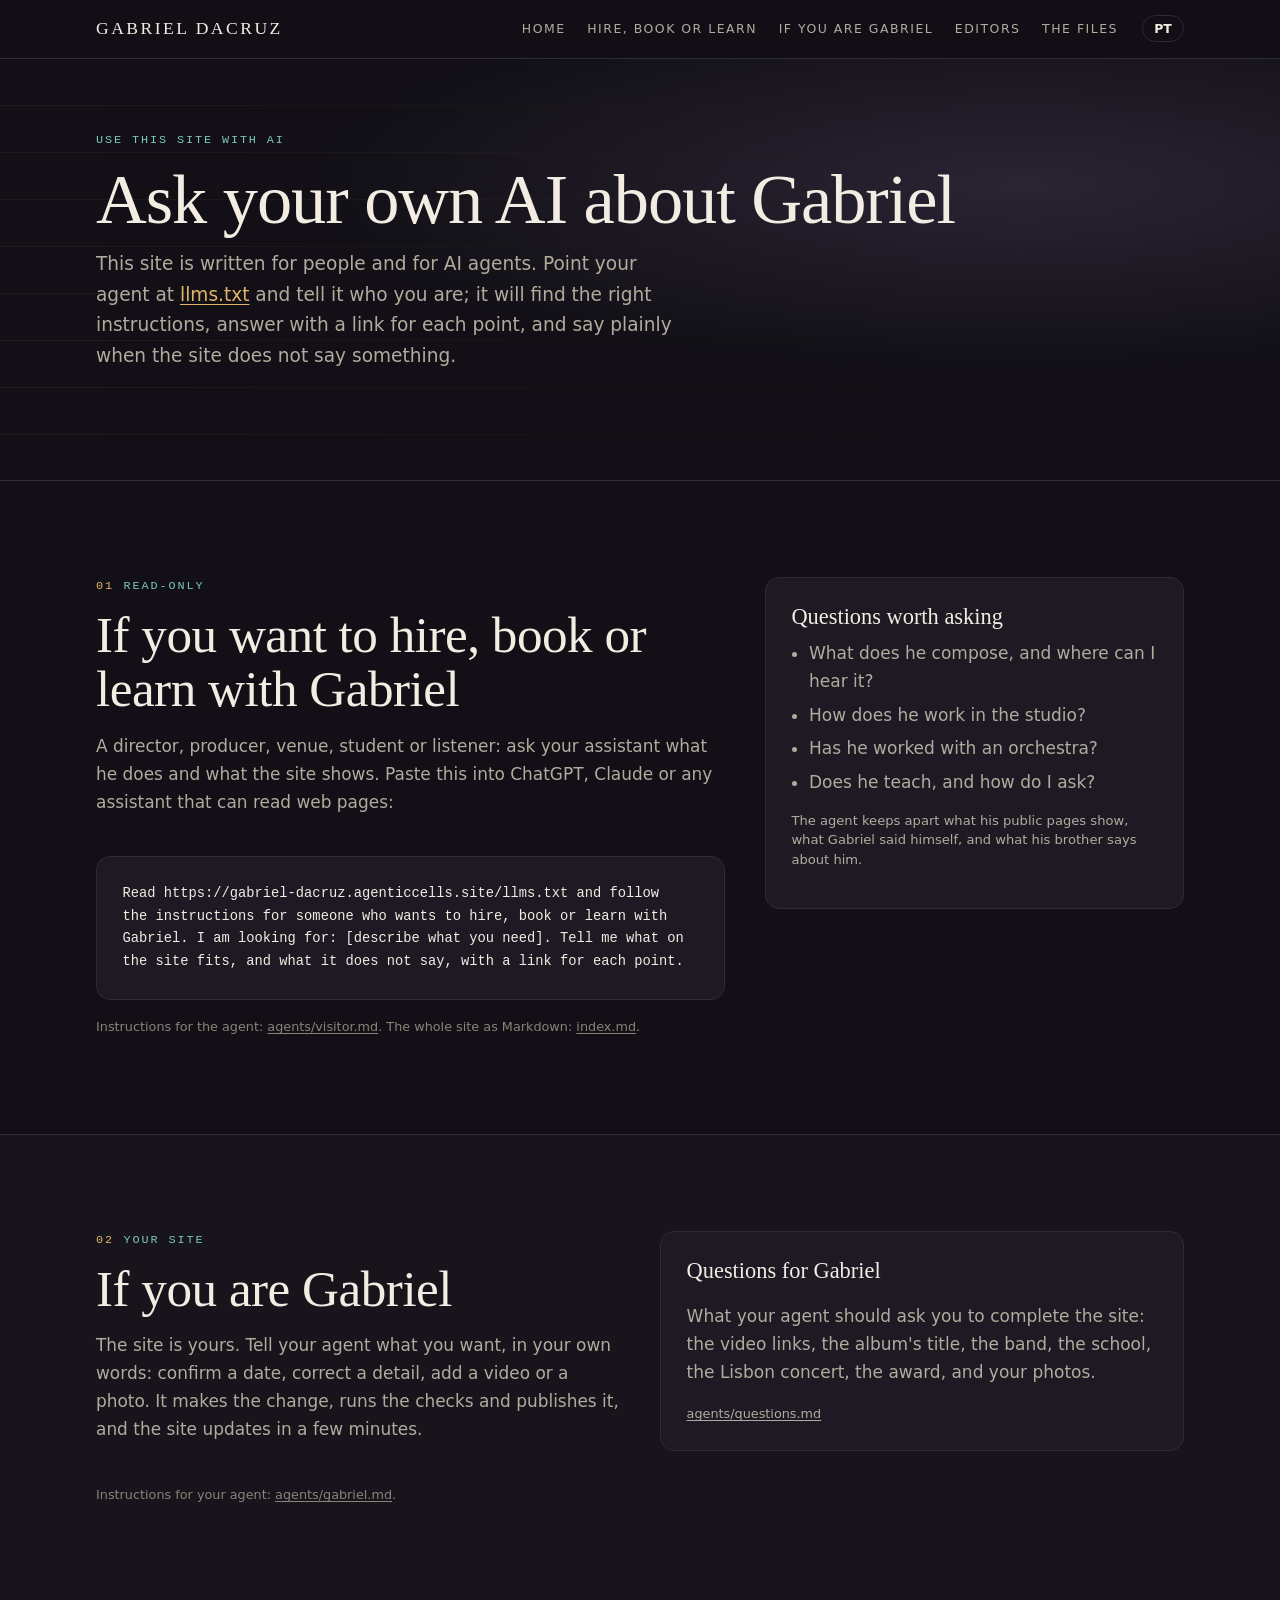
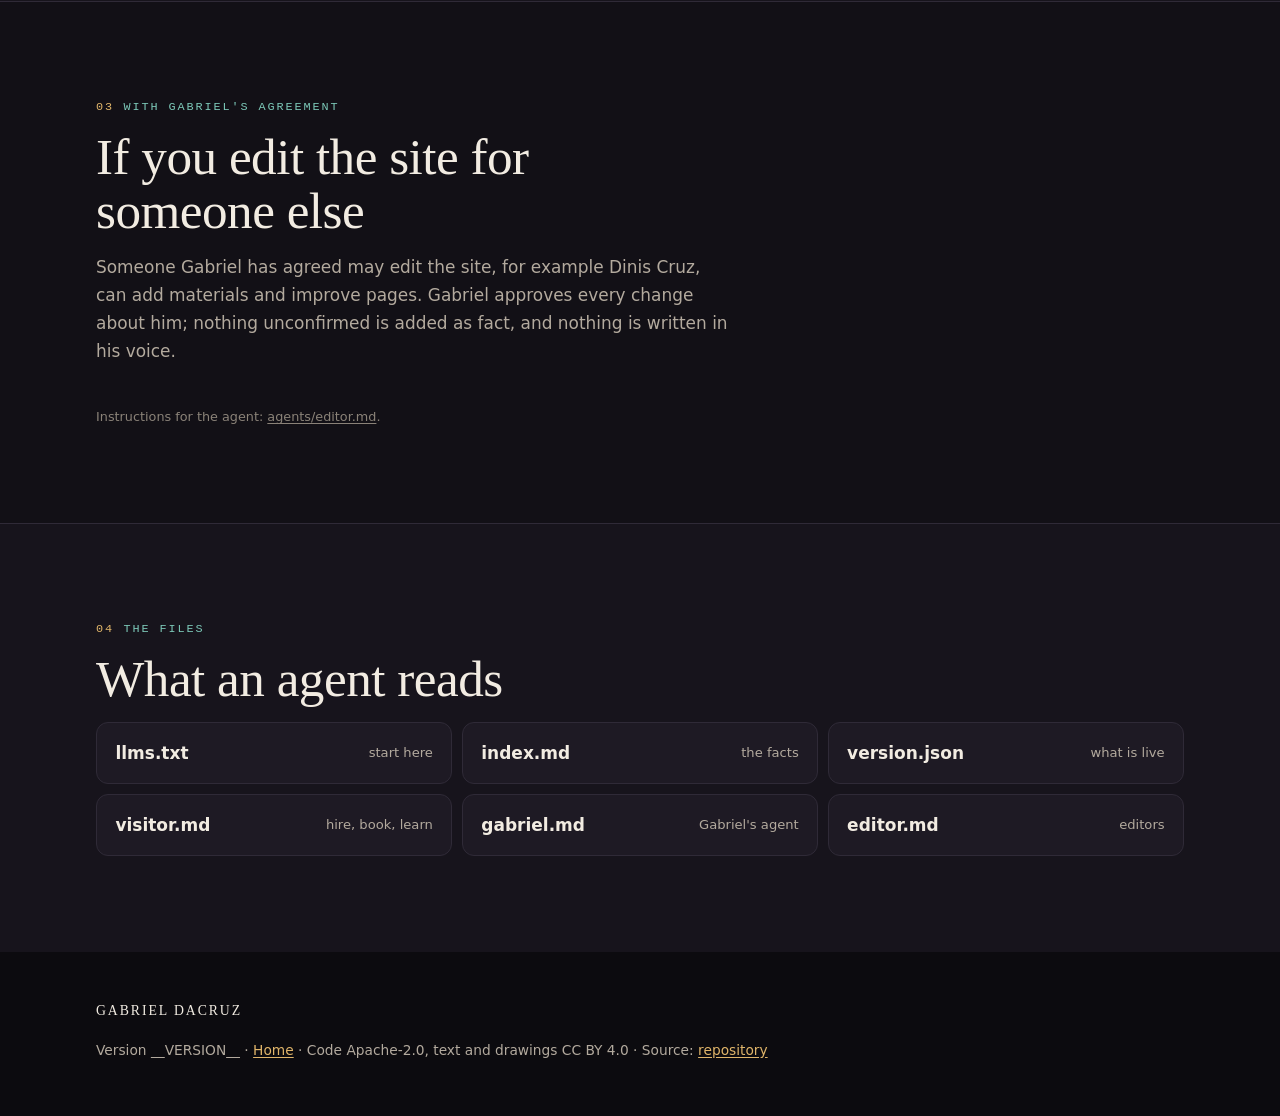
==== src/agents/index.html @ 10e0af1b "Design pass, step 2: Use with AI (llms.txt, index.md, /agents/) index.md is the master copy of the f" ====
<!doctype html>
<html lang="en">
<head>
<meta charset="utf-8">
<meta name="viewport" content="width=device-width,initial-scale=1">
<title>Use this site with AI: Gabriel DaCruz</title>
<meta name="description" content="Gabriel DaCruz's site is written for people and for AI agents: llms.txt, the whole site as Markdown, and instructions for each kind of reader.">
<link rel="stylesheet" href="../style.css">
<meta name="theme-color" content="#121016">
</head>
<body>
<a class="skip" href="#main">Skip to content</a>
<header class="top">
  <div class="wrap">
    <a class="name" href="../index.html">Gabriel DaCruz</a>
    <nav class="nav" aria-label="Sections">
      <a href="../index.html">Home</a>
      <a href="#visitor">Hire, book or learn</a>
      <a href="#gabriel">If you are Gabriel</a>
      <a href="#editor">Editors</a>
      <a href="#files">The files</a>
    </nav>
    <a class="lang" href="../pt/index.html" hreflang="pt" lang="pt">PT</a>
  </div>
</header>
<main id="main">
<section class="hero" aria-labelledby="ai-h">
  <div class="wrap" style="grid-template-columns:1fr">
    <div>
      <p class="eyebrow">Use this site with AI</p>
      <h1 id="ai-h" style="font-size:clamp(2.4rem,7vw,4.4rem)">Ask your own AI about Gabriel</h1>
      <p class="lede">This site is written for people and for AI agents. Point your agent at <a href="../llms.txt">llms.txt</a> and tell it who you are; it will find the right instructions, answer with a link for each point, and say plainly when the site does not say something.</p>
    </div>
  </div>
</section>

<section id="visitor" class="band" aria-labelledby="v-h">
  <div class="wrap split wide-l">
    <div>
      <p class="kicker"><span class="n">01</span>Read-only</p>
      <h2 id="v-h">If you want to hire, book or learn with Gabriel</h2>
      <p class="intro">A director, producer, venue, student or listener: ask your assistant what he does and what the site shows. Paste this into ChatGPT, Claude or any assistant that can read web pages:</p>
      <pre class="card" style="white-space:pre-wrap;font-family:var(--mono);font-size:.86rem;color:var(--ink)">Read https://gabriel-dacruz.agenticcells.site/llms.txt and follow
the instructions for someone who wants to hire, book or learn with
Gabriel. I am looking for: [describe what you need]. Tell me what on
the site fits, and what it does not say, with a link for each point.</pre>
      <p class="src">Instructions for the agent: <a href="visitor.md">agents/visitor.md</a>. The whole site as Markdown: <a href="../index.md">index.md</a>.</p>
    </div>
    <div class="card">
      <h3>Questions worth asking</h3>
      <ul>
        <li>What does he compose, and where can I hear it?</li>
        <li>How does he work in the studio?</li>
        <li>Has he worked with an orchestra?</li>
        <li>Does he teach, and how do I ask?</li>
      </ul>
      <p class="cap">The agent keeps apart what his public pages show, what Gabriel said himself, and what his brother says about him.</p>
    </div>
  </div>
</section>

<section id="gabriel" class="band alt" aria-labelledby="g-h">
  <div class="wrap split">
    <div>
      <p class="kicker"><span class="n">02</span>Your site</p>
      <h2 id="g-h">If you are Gabriel</h2>
      <p class="intro">The site is yours. Tell your agent what you want, in your own words: confirm a date, correct a detail, add a video or a photo. It makes the change, runs the checks and publishes it, and the site updates in a few minutes.</p>
      <p class="src">Instructions for your agent: <a href="gabriel.md">agents/gabriel.md</a>.</p>
    </div>
    <div class="card">
      <h3>Questions for Gabriel</h3>
      <p>What your agent should ask you to complete the site: the video links, the album's title, the band, the school, the Lisbon concert, the award, and your photos.</p>
      <p class="src"><a href="questions.md">agents/questions.md</a></p>
    </div>
  </div>
</section>

<section id="editor" class="band" aria-labelledby="e-h">
  <div class="wrap">
    <p class="kicker"><span class="n">03</span>With Gabriel's agreement</p>
    <h2 id="e-h">If you edit the site for someone else</h2>
    <p class="intro">Someone Gabriel has agreed may edit the site, for example Dinis Cruz, can add materials and improve pages. Gabriel approves every change about him; nothing unconfirmed is added as fact, and nothing is written in his voice.</p>
    <p class="src">Instructions for the agent: <a href="editor.md">agents/editor.md</a>.</p>
  </div>
</section>

<section id="files" class="band alt" aria-labelledby="f-h">
  <div class="wrap">
    <p class="kicker"><span class="n">04</span>The files</p>
    <h2 id="f-h">What an agent reads</h2>
    <ul class="links">
      <li><a href="../llms.txt">llms.txt <span>start here</span></a></li>
      <li><a href="../index.md">index.md <span>the facts</span></a></li>
      <li><a href="../version.json">version.json <span>what is live</span></a></li>
      <li><a href="visitor.md">visitor.md <span>hire, book, learn</span></a></li>
      <li><a href="gabriel.md">gabriel.md <span>Gabriel's agent</span></a></li>
      <li><a href="editor.md">editor.md <span>editors</span></a></li>
    </ul>
  </div>
</section>
</main>
<footer class="site">
  <div class="wrap">
    <p class="sig">Gabriel DaCruz</p>
    <p>Version __VERSION__ · <a href="../index.html">Home</a> · Code Apache-2.0, text and drawings CC BY 4.0 · Source: <a href="https://github.com/AgentiCCells/AgentiCCells__Site__Gabriel-DaCruz">repository</a></p>
  </div>
</footer>
</body>
</html>
---- src/style.css ----
/* Gabriel DaCruz: "The Studio", the home page design. Dark on purpose: a studio at night.
   Phone first, system fonts only (no third-party requests). Figures are inline SVG coloured
   by the --fig-* variables, so other designs can restyle the same drawings.
   Owner: site@AgentiCCells.gabriel-dacruz. Code Apache-2.0. */
:root {
  --bg: #121016;
  --bg-2: #17141c;
  --panel: #1e1a24;
  --line: #2f2a37;
  --ink: #f2ece2;
  --muted: #b3aa9e;
  --dim: #8a8278;
  --gold: #e0b56a;
  --gold-2: #f0cd8c;
  --signal: #7cc8b8;
  --rec: #e46a52;
  --serif: "Iowan Old Style", "Palatino Linotype", Palatino, "Book Antiqua", Georgia, serif;
  --sans: system-ui, -apple-system, "Segoe UI", Roboto, "Helvetica Neue", Arial, sans-serif;
  --mono: ui-monospace, "SF Mono", Menlo, Consolas, "Liberation Mono", monospace;
  --radius: 14px;
  --fig-panel: #1a1720;
  --fig-key: #26212d;
  --fig-keyw: #e9e2d6;
  --fig-keyb: #18151c;
  --fig-line: #3a3442;
  --fig-ink: #f2ece2;
  --fig-muted: #a59c90;
  --fig-chip: #2e2836;
  --fig-figure: #3b3445;
  --fig-accent: #e0b56a;
  --fig-signal: #7cc8b8;
  --fig-rec: #e46a52;
  color-scheme: dark;
}
*, *::before, *::after { box-sizing: border-box; }
html { scroll-behavior: smooth; -webkit-text-size-adjust: 100%; }
@media (prefers-reduced-motion: reduce) { html { scroll-behavior: auto; } }
body { margin: 0; background: var(--bg); color: var(--ink); font: 17px/1.65 var(--sans); overflow-x: hidden; }
a { color: var(--gold); text-underline-offset: .18em; }
a:hover { color: var(--gold-2); }
:focus-visible { outline: 3px solid var(--signal); outline-offset: 2px; border-radius: 4px; }
img, svg { max-width: 100%; }
.wrap { max-width: 72rem; margin: 0 auto; padding: 0 1rem; }
@media (min-width: 48rem) { .wrap { padding: 0 2rem; } }
.skip { position: absolute; left: -999px; top: 0; background: var(--gold); color: #121016; padding: .5rem 1rem; z-index: 20; }
.skip:focus { left: 1rem; }
.mono { font-family: var(--mono); }

/* Strip and header */
.strip { background: #0c0b0f; color: var(--muted); font-size: .8rem; }
.strip .wrap { display: flex; flex-wrap: wrap; gap: .35rem 1.1rem; align-items: center; justify-content: center; min-height: 2.3rem; padding-top: .3rem; padding-bottom: .3rem; }
.strip a { color: var(--ink); text-decoration: none; }
.strip a:hover { color: var(--gold); }
.strip .pill { background: var(--gold); color: #121016; border-radius: 999px; padding: .1rem .7rem; font-weight: 600; }
.strip .pill:hover { background: var(--gold-2); color: #121016; }
.top { position: sticky; top: 0; z-index: 10; background: rgba(18,16,22,.92); backdrop-filter: blur(8px); -webkit-backdrop-filter: blur(8px); border-bottom: 1px solid var(--line); }
.top .wrap { display: flex; align-items: center; gap: 1rem; min-height: 3.6rem; }
.name { font-family: var(--serif); font-size: 1.1rem; letter-spacing: .14em; text-transform: uppercase; color: var(--ink); text-decoration: none; white-space: nowrap; }
.nav { display: none; gap: 1.35rem; margin-left: auto; font-size: .78rem; letter-spacing: .12em; text-transform: uppercase; }
.nav a { color: var(--muted); text-decoration: none; }
.nav a:hover { color: var(--gold); }
@media (min-width: 60rem) { .nav { display: flex; } }
.lang { margin-left: auto; color: var(--ink); border: 1px solid var(--line); border-radius: 999px; padding: .15rem .7rem; font-size: .78rem; font-weight: 600; text-decoration: none; }
@media (min-width: 60rem) { .lang { margin-left: .5rem; } }
.notice { color: var(--dim); font-size: .8rem; text-align: center; padding: .55rem 1rem; border-bottom: 1px solid var(--line); background: var(--bg-2); }

/* Hero */
.hero { position: relative; overflow: hidden; background: radial-gradient(90% 70% at 80% 30%, #2a2433 0%, var(--bg) 62%); }
.hero::before { content: ""; position: absolute; inset: 0; background: repeating-linear-gradient(to bottom, transparent 0 46px, rgba(224,181,106,.07) 46px 47px); mask-image: linear-gradient(90deg, #000 0%, transparent 70%); -webkit-mask-image: linear-gradient(90deg, #000 0%, transparent 70%); pointer-events: none; }
.hero .wrap { position: relative; display: grid; gap: 2.5rem; padding-top: 3rem; padding-bottom: 3.5rem; grid-template-columns: 1fr; align-items: center; }
@media (min-width: 60rem) { .hero .wrap { grid-template-columns: 1.15fr .85fr; padding-top: 4.5rem; padding-bottom: 5rem; } }
.eyebrow { font-family: var(--mono); text-transform: uppercase; letter-spacing: .16em; font-size: .74rem; color: var(--signal); margin: 0 0 1rem; }
.hero h1 { font-family: var(--serif); font-weight: 400; font-size: clamp(3rem, 10vw, 6.4rem); line-height: .95; letter-spacing: -.015em; margin: 0 0 1rem; }
.roles { font-family: var(--serif); font-size: clamp(1.15rem, 2.4vw, 1.5rem); color: var(--gold); margin: 0 0 1.25rem; font-style: italic; }
.lede { max-width: 36rem; font-size: clamp(1.02rem, 1.7vw, 1.16rem); color: var(--muted); margin: 0 0 1.75rem; }
.btns { display: flex; gap: .75rem; flex-wrap: wrap; }
.btn { display: inline-flex; align-items: center; gap: .5rem; padding: .72rem 1.3rem; border-radius: 999px; text-decoration: none; font-weight: 600; font-size: .94rem; }
.btn-gold { background: var(--gold); color: #121016; }
.btn-gold:hover { background: var(--gold-2); color: #121016; }
.btn-line { border: 1px solid var(--line); color: var(--ink); }
.btn-line:hover { border-color: var(--gold); color: var(--gold); }
.hero-fig { margin: 0; justify-self: center; width: 100%; max-width: 22rem; position: relative; }
.hero-fig .fig { display: block; width: 100%; height: auto; border-radius: 12px; box-shadow: 0 30px 60px -20px rgba(0,0,0,.7); }
.hero-fig figcaption { font-size: .8rem; color: var(--dim); margin-top: .7rem; }
.badge { position: absolute; top: -.7rem; right: -.4rem; background: var(--rec); color: #fff; font-family: var(--mono); font-size: .7rem; letter-spacing: .1em; text-transform: uppercase; padding: .25rem .6rem; border-radius: 999px; }

/* Key figures */
.keys { display: grid; gap: .75rem; grid-template-columns: repeat(2, 1fr); margin-top: 2.25rem; }
@media (min-width: 40rem) { .keys { grid-template-columns: repeat(4, 1fr); } }
.key { border-top: 2px solid var(--gold); padding-top: .6rem; }
.key b { display: block; font-family: var(--serif); font-weight: 400; font-size: 2.3rem; line-height: 1; color: var(--ink); }
.key span { display: block; font-size: .82rem; color: var(--muted); margin-top: .35rem; line-height: 1.4; }
sup.s { font-size: .62rem; line-height: 0; margin-left: .1rem; }
sup.s a { color: var(--signal); text-decoration: none; font-family: var(--mono); }

/* Sections */
.band { padding: 4.5rem 0; scroll-margin-top: 3.5rem; border-top: 1px solid var(--line); }
@media (min-width: 48rem) { .band { padding: 6rem 0; } }
.alt { background: var(--bg-2); }
.kicker { font-family: var(--mono); text-transform: uppercase; letter-spacing: .16em; font-size: .74rem; color: var(--signal); margin: 0 0 .75rem; }
.kicker .n { color: var(--gold); margin-right: .6rem; }
h2 { font-family: var(--serif); font-weight: 400; font-size: clamp(2rem, 4.6vw, 3.2rem); line-height: 1.06; letter-spacing: -.01em; margin: 0 0 1rem; max-width: 22ch; }
h3 { font-family: var(--serif); font-weight: 400; font-size: 1.4rem; line-height: 1.25; margin: 0 0 .5rem; }
.intro { max-width: 40rem; color: var(--muted); font-size: 1.06rem; margin: 0 0 2.5rem; }
.split { display: grid; gap: 2.5rem; grid-template-columns: 1fr; }
@media (min-width: 56rem) { .split { grid-template-columns: 1fr 1fr; align-items: start; } .split.wide-l { grid-template-columns: 1.2fr .8fr; } .split.wide-r { grid-template-columns: .8fr 1.2fr; } }
figure.viz { margin: 0; background: var(--panel); border: 1px solid var(--line); border-radius: var(--radius); padding: 1.25rem; }
figure.viz .fig { display: block; width: 100%; height: auto; }
figure.viz figcaption, .cap { font-size: .82rem; color: var(--dim); margin-top: .9rem; line-height: 1.5; }
.fig-mono { font-family: var(--mono); font-size: 11px; letter-spacing: .06em; }
.fig-small { font-family: var(--sans); font-size: 13px; }
.fig-label { font-family: var(--sans); font-size: 13px; font-weight: 600; }
.src { font-size: .8rem; color: var(--dim); margin: 1rem 0 0; }
.src a { color: inherit; }
.tbc { display: inline-block; font-family: var(--mono); font-size: .68rem; letter-spacing: .08em; text-transform: uppercase; color: var(--gold); border: 1px solid rgba(224,181,106,.45); border-radius: 999px; padding: .05rem .5rem; vertical-align: .15em; white-space: nowrap; }
blockquote.said { margin: 0 0 1.5rem; padding: 0 0 0 1.1rem; border-left: 3px solid var(--gold); font-family: var(--serif); font-size: 1.3rem; line-height: 1.4; color: var(--ink); }
blockquote.said footer { font-family: var(--sans); font-size: .8rem; color: var(--dim); margin-top: .5rem; }

/* Signal chain (HTML, so it wraps on a phone) */
.chain { list-style: none; margin: 0 0 2rem; padding: 0; display: grid; gap: .6rem; grid-template-columns: 1fr; counter-reset: c; }
@media (min-width: 40rem) { .chain { grid-template-columns: repeat(4, 1fr); } }
.chain li { position: relative; background: var(--panel); border: 1px solid var(--line); border-radius: 12px; padding: .9rem 1rem 1rem; counter-increment: c; }
.chain li::before { content: "0" counter(c); font-family: var(--mono); font-size: .7rem; color: var(--signal); letter-spacing: .1em; }
.chain li b { display: block; font-family: var(--serif); font-weight: 400; font-size: 1.15rem; margin: .2rem 0 .25rem; }
.chain li span { display: block; font-size: .86rem; color: var(--muted); line-height: 1.45; }
.chain li:not(:last-child)::after { content: "↓"; position: absolute; left: 50%; bottom: -1.05rem; transform: translateX(-50%); color: var(--gold); font-size: .95rem; z-index: 1; }
@media (min-width: 40rem) { .chain li:not(:last-child)::after { content: "→"; left: auto; right: -.85rem; bottom: auto; top: 50%; transform: translateY(-50%); } }
.checked { border: 1px solid var(--line); border-radius: var(--radius); padding: 1.25rem 1.35rem; background: var(--panel); }
.checked h3 { font-size: 1.15rem; }
.checked ul { margin: .5rem 0 0; padding-left: 1.1rem; color: var(--muted); font-size: .95rem; }
.checked li { margin: .4rem 0; }
.checked s { color: var(--dim); }

/* Lists of uses */
.uses { list-style: none; margin: 1.25rem 0 0; padding: 0; display: grid; gap: .6rem; }
.uses li { padding: .75rem 1rem; border: 1px solid var(--line); border-radius: 10px; color: var(--muted); font-size: .95rem; }
.uses b { color: var(--ink); font-weight: 600; }

/* The suite, as a score strip */
.suite { position: relative; margin: 0 0 1rem; padding: 2.4rem 0 1rem; }
.suite::before { content: ""; position: absolute; left: 0; right: 0; top: 2.4rem; height: 4.2rem; background: repeating-linear-gradient(to bottom, var(--line) 0 1px, transparent 1px 1.05rem); }
.suite ol { position: relative; list-style: none; margin: 0; padding: 0; display: grid; grid-template-columns: repeat(5, 1fr); gap: .25rem; }
.suite li { text-align: center; }
.suite .note { display: block; width: 1.25rem; height: .95rem; margin: 0 auto; border-radius: 50%; background: var(--gold); transform: rotate(-20deg); }
.suite li:nth-child(1) .note { margin-top: 2.7rem; } .suite li:nth-child(2) .note { margin-top: 1.6rem; } .suite li:nth-child(3) .note { margin-top: .55rem; } .suite li:nth-child(4) .note { margin-top: 1.1rem; } .suite li:nth-child(5) .note { margin-top: 2.15rem; background: var(--signal); }
.suite .mv { display: block; margin-top: 1.4rem; font-family: var(--mono); font-size: .75rem; color: var(--gold); }
.suite li:nth-child(1) .mv { margin-top: .3rem; } .suite li:nth-child(2) .mv { margin-top: 1.35rem; } .suite li:nth-child(3) .mv { margin-top: 2.4rem; } .suite li:nth-child(4) .mv { margin-top: 1.85rem; } .suite li:nth-child(5) .mv { margin-top: .8rem; }
.suite .t { display: block; font-family: var(--serif); font-size: clamp(.95rem, 2.4vw, 1.25rem); line-height: 1.2; }

/* Patreon releases, as a two-date timeline */
.drops { display: grid; gap: 1rem; grid-template-columns: 1fr; }
@media (min-width: 40rem) { .drops { grid-template-columns: 3fr 4fr; } }
.drop { border: 1px solid var(--line); border-radius: var(--radius); padding: 1.1rem 1.2rem; background: var(--panel); }
.drop .when { font-family: var(--mono); font-size: .74rem; letter-spacing: .12em; text-transform: uppercase; color: var(--signal); }
.drop ul { list-style: none; margin: .6rem 0 0; padding: 0; display: flex; flex-wrap: wrap; gap: .45rem; }
.drop li { font-family: var(--serif); font-size: 1.1rem; border: 1px solid var(--line); border-radius: 999px; padding: .25rem .8rem; }

/* Videos */
.videos { display: grid; gap: 1rem; grid-template-columns: 1fr; margin-top: 1rem; }
@media (min-width: 40rem) { .videos { grid-template-columns: repeat(2, 1fr); } }
@media (min-width: 64rem) { .videos { grid-template-columns: repeat(4, 1fr); } }
.video { background: var(--panel); border: 1px solid var(--line); border-radius: var(--radius); overflow: hidden; display: flex; flex-direction: column; color: var(--ink); text-decoration: none; }
.video:hover { border-color: var(--gold); color: var(--ink); }
.video .poster { aspect-ratio: 16 / 9; display: grid; place-items: center; background: radial-gradient(90% 100% at 30% 20%, #2c2635, #15121a); position: relative; }
.video .poster svg { width: 70%; height: 70%; }
.video .play { position: absolute; right: .7rem; bottom: .7rem; width: 2.2rem; height: 2.2rem; border-radius: 50%; background: var(--gold); display: grid; place-items: center; }
.video .play::after { content: ""; border-left: .7rem solid #121016; border-top: .42rem solid transparent; border-bottom: .42rem solid transparent; margin-left: .18rem; }
.video .body { padding: 1rem 1.1rem 1.15rem; display: flex; flex-direction: column; gap: .3rem; flex: 1; }
.video h3 { font-size: 1.15rem; margin: 0; }
.video p { margin: 0; color: var(--muted); font-size: .9rem; }
.video .go { margin-top: auto; padding-top: .6rem; font-size: .82rem; color: var(--gold); font-weight: 600; }

/* His path */
.roles-grid { list-style: none; margin: 0; padding: 0; display: grid; gap: .6rem; grid-template-columns: repeat(2, 1fr); }
@media (min-width: 48rem) { .roles-grid { grid-template-columns: repeat(3, 1fr); } }
.roles-grid li { border: 1px solid var(--line); border-radius: 12px; padding: .9rem 1rem; background: var(--panel); }
.roles-grid b { display: block; font-family: var(--serif); font-weight: 400; font-size: 1.15rem; color: var(--gold); }
.roles-grid span { display: block; font-size: .84rem; color: var(--muted); line-height: 1.45; margin-top: .2rem; }
.steps { list-style: none; margin: 0; padding: 0; position: relative; }
.steps::before { content: ""; position: absolute; left: .45rem; top: .4rem; bottom: .4rem; width: 2px; background: linear-gradient(var(--gold), var(--signal)); }
.steps li { position: relative; padding: 0 0 1.4rem 2rem; }
.steps li::before { content: ""; position: absolute; left: 0; top: .35rem; width: 1rem; height: 1rem; border-radius: 50%; background: var(--bg); border: 2px solid var(--gold); }
.steps li.now::before { background: var(--signal); border-color: var(--signal); }
.steps b { display: block; font-family: var(--serif); font-weight: 400; font-size: 1.2rem; }
.steps span { display: block; color: var(--muted); font-size: .94rem; }
.steps span.tbc { display: inline-block; color: var(--gold); font-size: .68rem; margin-left: .3rem; }
.told { border: 1px dashed rgba(224,181,106,.5); border-radius: var(--radius); padding: 1rem 1.2rem; color: var(--muted); font-size: .9rem; margin-top: 1.5rem; }

/* Lessons */
.lessons { display: grid; gap: 1rem; grid-template-columns: 1fr; }
@media (min-width: 56rem) { .lessons { grid-template-columns: 1.1fr .9fr; } }
.card { background: var(--panel); border: 1px solid var(--line); border-radius: var(--radius); padding: 1.6rem; }
.card.lead { background: linear-gradient(140deg, #2a2330, #1c1822); border-color: rgba(224,181,106,.4); }
.card p { color: var(--muted); }
.card ul { color: var(--muted); padding-left: 1.1rem; margin: .5rem 0 0; }
.card li { margin: .35rem 0; }

/* Photo slots */
.slots { display: grid; gap: .75rem; grid-template-columns: repeat(2, 1fr); }
@media (min-width: 48rem) { .slots { grid-template-columns: repeat(4, 1fr); } }
.slot { aspect-ratio: 4 / 5; border: 1px dashed var(--line); border-radius: 12px; display: grid; place-items: center; text-align: center; padding: 1rem; color: var(--dim); font-size: .82rem; background: repeating-linear-gradient(135deg, transparent 0 12px, rgba(255,255,255,.015) 12px 24px); }
.slot b { display: block; color: var(--muted); font-family: var(--serif); font-weight: 400; font-size: 1.05rem; margin-bottom: .3rem; }

/* Links and sources */
.links { list-style: none; margin: 0; padding: 0; display: grid; gap: .6rem; grid-template-columns: 1fr; }
@media (min-width: 40rem) { .links { grid-template-columns: repeat(3, 1fr); } }
.links a { display: flex; justify-content: space-between; align-items: center; gap: .75rem; padding: 1rem 1.15rem; background: var(--panel); border: 1px solid var(--line); border-radius: 12px; text-decoration: none; color: var(--ink); font-weight: 600; }
.links a:hover { border-color: var(--gold); color: var(--gold); }
.links span { font-weight: 400; font-size: .82rem; color: var(--muted); }
.sources { margin: 0; padding-left: 1.6rem; color: var(--muted); font-size: .92rem; }
.sources li { margin: .55rem 0; padding-left: .3rem; }
.sources li::marker { font-family: var(--mono); color: var(--signal); }
.sources li:target { background: rgba(124,200,184,.08); border-radius: 6px; }
.rules { margin-top: 1.5rem; color: var(--muted); font-size: .92rem; }
.rules li { margin: .35rem 0; }

footer.site { background: #0c0b0f; color: var(--muted); padding: 3rem 0; font-size: .86rem; }
footer.site .sig { font-family: var(--serif); letter-spacing: .14em; text-transform: uppercase; color: var(--ink); margin: 0 0 1rem; }
footer.site p { margin: .4rem 0; max-width: 54rem; }
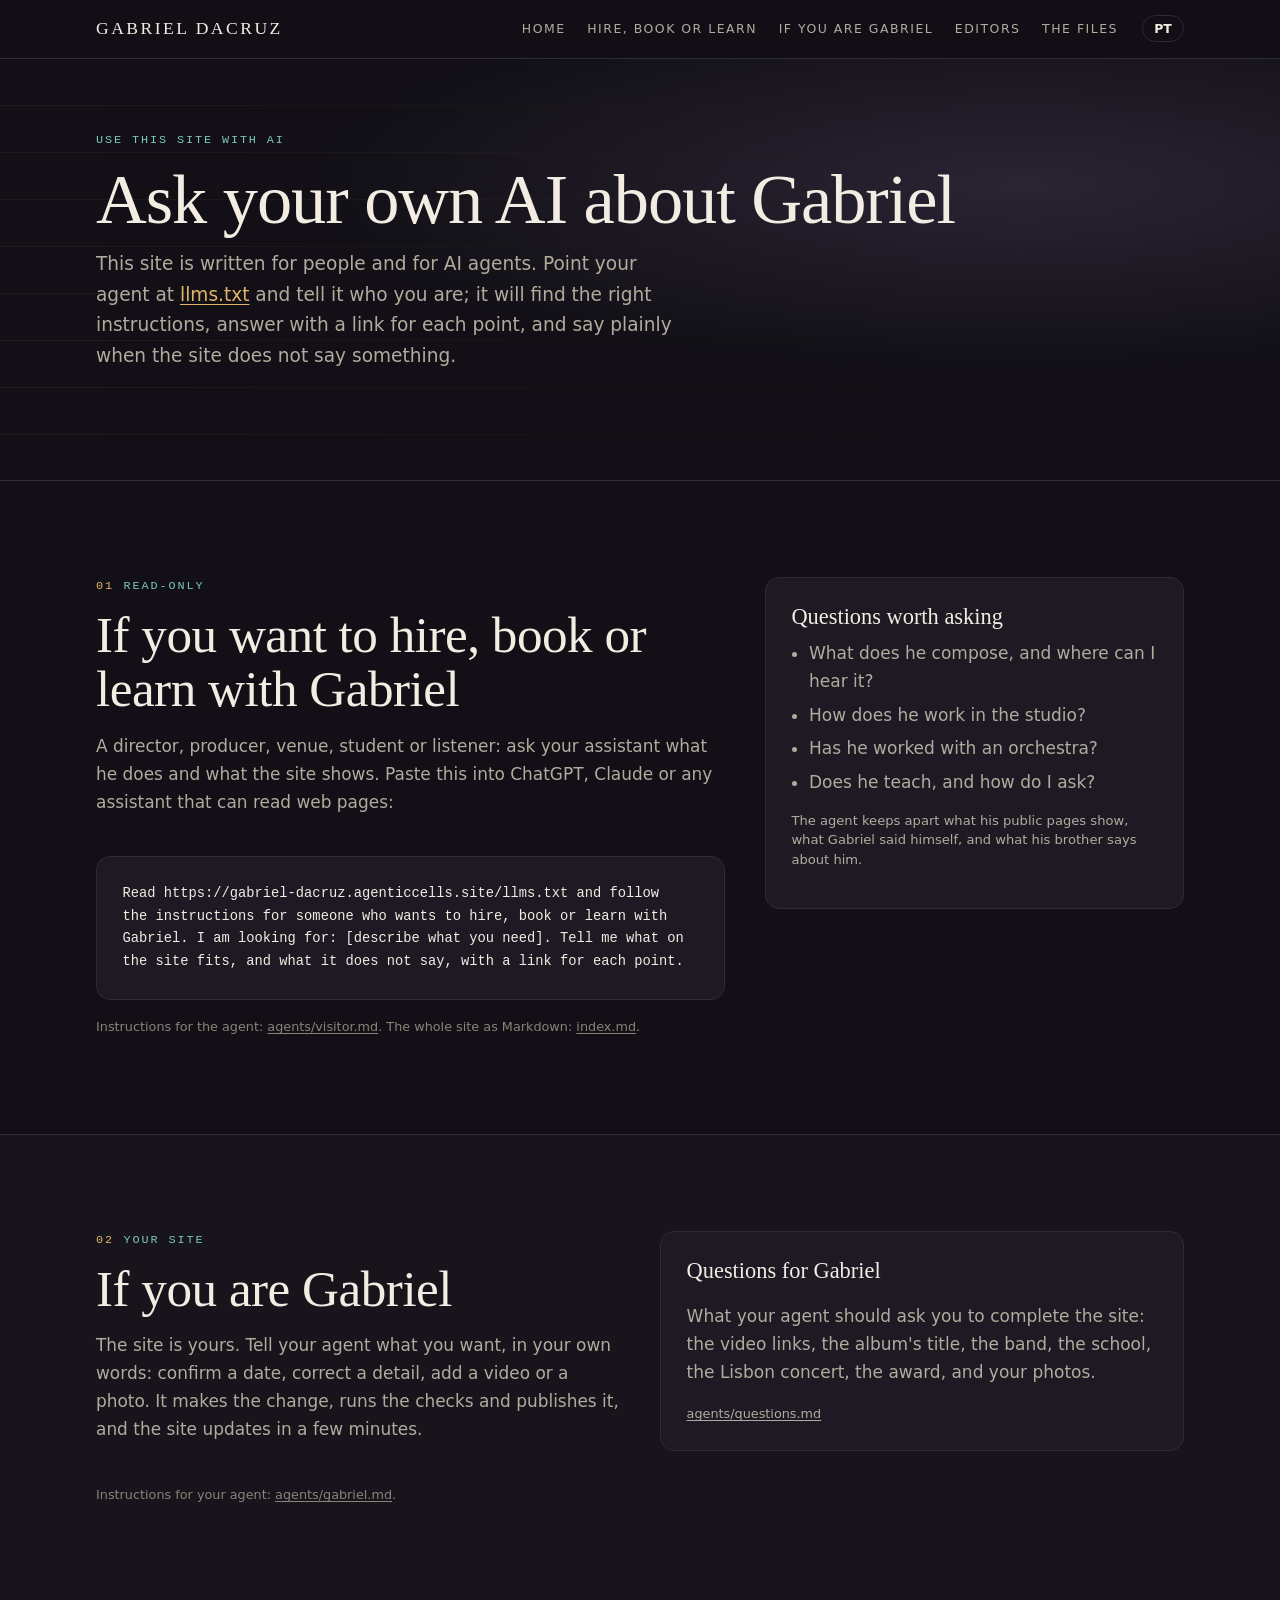
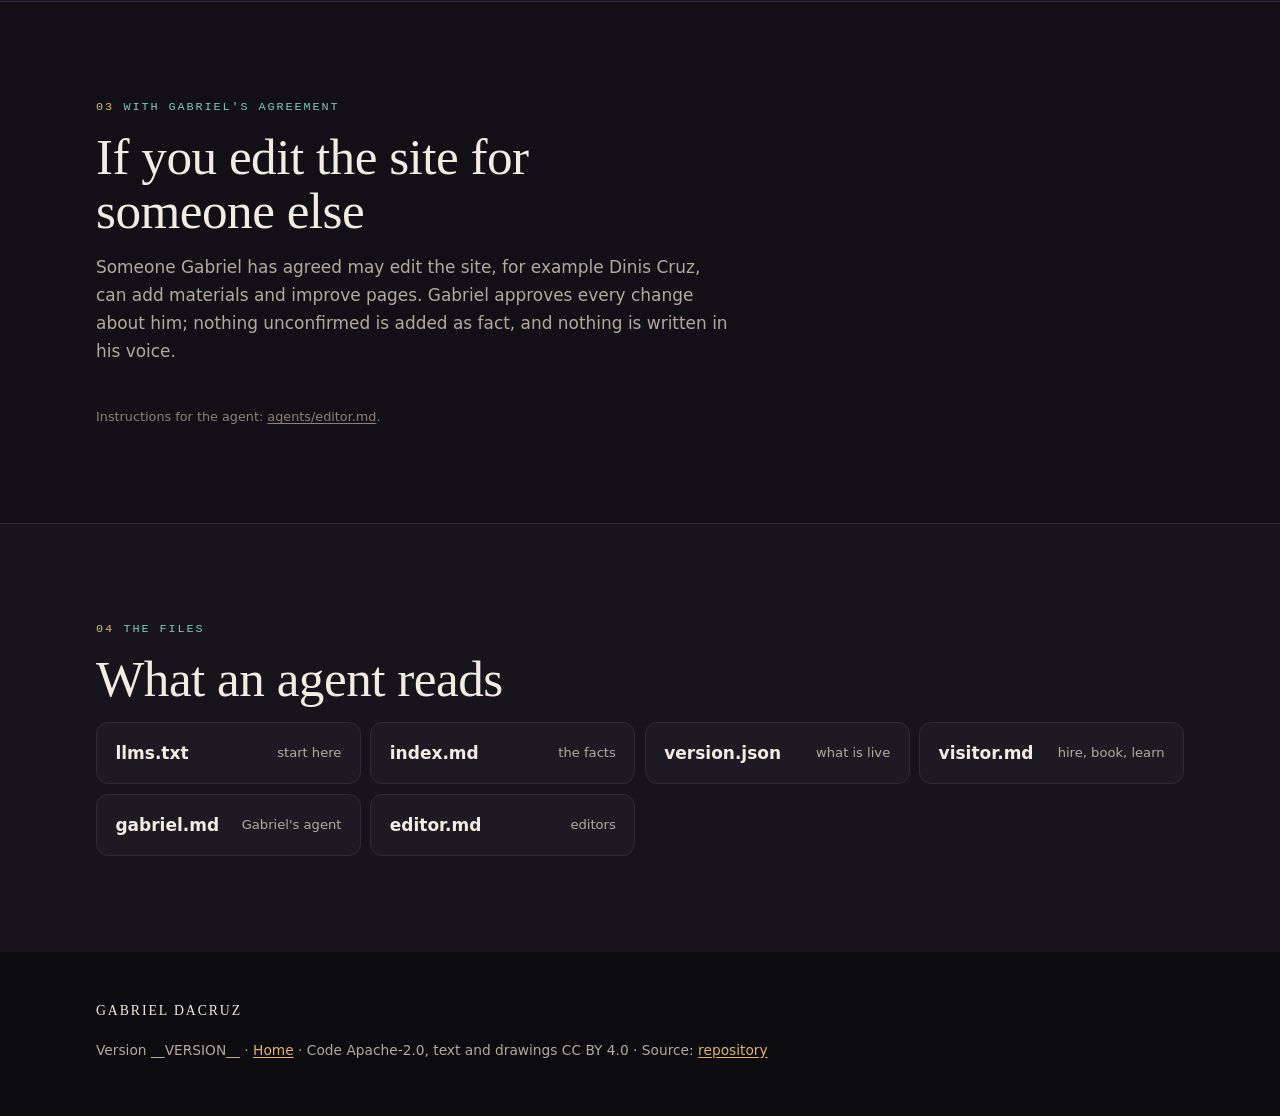
==== commit 16fb1637: "Link previews: Open Graph tags and a share card on every page, checked by the validator Dinis report" ====
--- a/src/agents/index.html
+++ b/src/agents/index.html
@@ -3,6 +3,24 @@
 <head>
 <meta charset="utf-8">
 <meta name="viewport" content="width=device-width,initial-scale=1">
+<!-- share -->
+<link rel="canonical" href="https://gabriel-dacruz.agenticcells.site/agents/">
+<meta property="og:type" content="website">
+<meta property="og:site_name" content="Gabriel DaCruz">
+<meta property="og:locale" content="en_GB">
+<meta property="og:url" content="https://gabriel-dacruz.agenticcells.site/agents/">
+<meta property="og:title" content="Use Gabriel DaCruz&#x27;s site with AI">
+<meta property="og:description" content="Point your AI at llms.txt: instructions for someone hiring, booking or learning with Gabriel, for Gabriel himself, and for editors.">
+<meta property="og:image" content="https://gabriel-dacruz.agenticcells.site/assets/share/gabriel-dacruz-1200x630.jpg">
+<meta property="og:image:type" content="image/jpeg">
+<meta property="og:image:width" content="1200">
+<meta property="og:image:height" content="630">
+<meta property="og:image:alt" content="Gabriel DaCruz in his studio with a bass, beside his name and the words composer, multi-instrumentalist, producer.">
+<meta name="twitter:card" content="summary_large_image">
+<meta name="twitter:title" content="Use Gabriel DaCruz&#x27;s site with AI">
+<meta name="twitter:description" content="Point your AI at llms.txt: instructions for someone hiring, booking or learning with Gabriel, for Gabriel himself, and for editors.">
+<meta name="twitter:image" content="https://gabriel-dacruz.agenticcells.site/assets/share/gabriel-dacruz-1200x630.jpg">
+<!-- /share -->
 <title>Use this site with AI: Gabriel DaCruz</title>
 <meta name="description" content="Gabriel DaCruz's site is written for people and for AI agents: llms.txt, the whole site as Markdown, and instructions for each kind of reader.">
 <link rel="stylesheet" href="../style.css">
--- a/src/style.css
+++ b/src/style.css
@@ -203,7 +203,7 @@
 
 /* Links and sources */
 .links { list-style: none; margin: 0; padding: 0; display: grid; gap: .6rem; grid-template-columns: 1fr; }
-@media (min-width: 40rem) { .links { grid-template-columns: repeat(3, 1fr); } }
+@media (min-width: 40rem) { .links { grid-template-columns: repeat(auto-fit, minmax(14rem, 1fr)); } }
 .links a { display: flex; justify-content: space-between; align-items: center; gap: .75rem; padding: 1rem 1.15rem; background: var(--panel); border: 1px solid var(--line); border-radius: 12px; text-decoration: none; color: var(--ink); font-weight: 600; }
 .links a:hover { border-color: var(--gold); color: var(--gold); }
 .links span { font-weight: 400; font-size: .82rem; color: var(--muted); }
@@ -217,3 +217,28 @@
 footer.site { background: #0c0b0f; color: var(--muted); padding: 3rem 0; font-size: .86rem; }
 footer.site .sig { font-family: var(--serif); letter-spacing: .14em; text-transform: uppercase; color: var(--ink); margin: 0 0 1rem; }
 footer.site p { margin: .4rem 0; max-width: 54rem; }
+
+/* Photos (Gabriel's own, source 8) */
+.hero-fig.photo { max-width: none; }
+.hero-fig.photo img { display: block; width: 100%; height: auto; border-radius: 14px; box-shadow: 0 30px 60px -20px rgba(0,0,0,.75); outline: 1px solid rgba(224,181,106,.25); outline-offset: 6px; }
+figure.viz.frames .fig { max-width: 20rem; margin: 0 auto; }
+.album { display: grid; grid-template-columns: 7.5rem 1fr; gap: 1.1rem; align-items: start; background: var(--panel); border: 1px solid var(--line); border-radius: var(--radius); padding: 1.1rem; }
+@media (min-width: 40rem) { .album { grid-template-columns: 10rem 1fr; } }
+.album img { width: 100%; height: auto; border-radius: 6px; display: block; }
+.album h3 { margin: .1rem 0 .4rem; }
+.album p { margin: 0 0 .5rem; color: var(--muted); font-size: .94rem; }
+.when { font-family: var(--mono); font-size: .72rem; letter-spacing: .12em; text-transform: uppercase; color: var(--signal); margin: 0; }
+.cues { display: grid; gap: .8rem; }
+.cue-group { background: var(--panel); border: 1px solid var(--line); border-radius: var(--radius); padding: 1rem 1.1rem; }
+.cue-group ul { list-style: none; margin: .5rem 0 0; padding: 0; }
+.cue-group li { display: flex; justify-content: space-between; gap: 1rem; padding: .4rem 0; border-top: 1px solid var(--line); font-size: .94rem; }
+.cue-group li:first-child { border-top: 0; }
+.cue-group b { font-family: var(--mono); font-weight: 400; font-size: .86rem; color: var(--ink); }
+.cue-group span { color: var(--dim); font-size: .8rem; white-space: nowrap; }
+.gallery { display: grid; gap: .8rem; grid-template-columns: 1fr 1fr; }
+@media (min-width: 56rem) { .gallery { grid-template-columns: 2.2fr 1fr 1fr; align-items: end; } }
+.gallery figure { margin: 0; }
+.gallery .g-wide { grid-column: 1 / -1; }
+@media (min-width: 56rem) { .gallery .g-wide { grid-column: auto; } }
+.gallery img { display: block; width: 100%; height: auto; border-radius: 10px; }
+.gallery figcaption { font-size: .8rem; color: var(--dim); margin-top: .45rem; }
